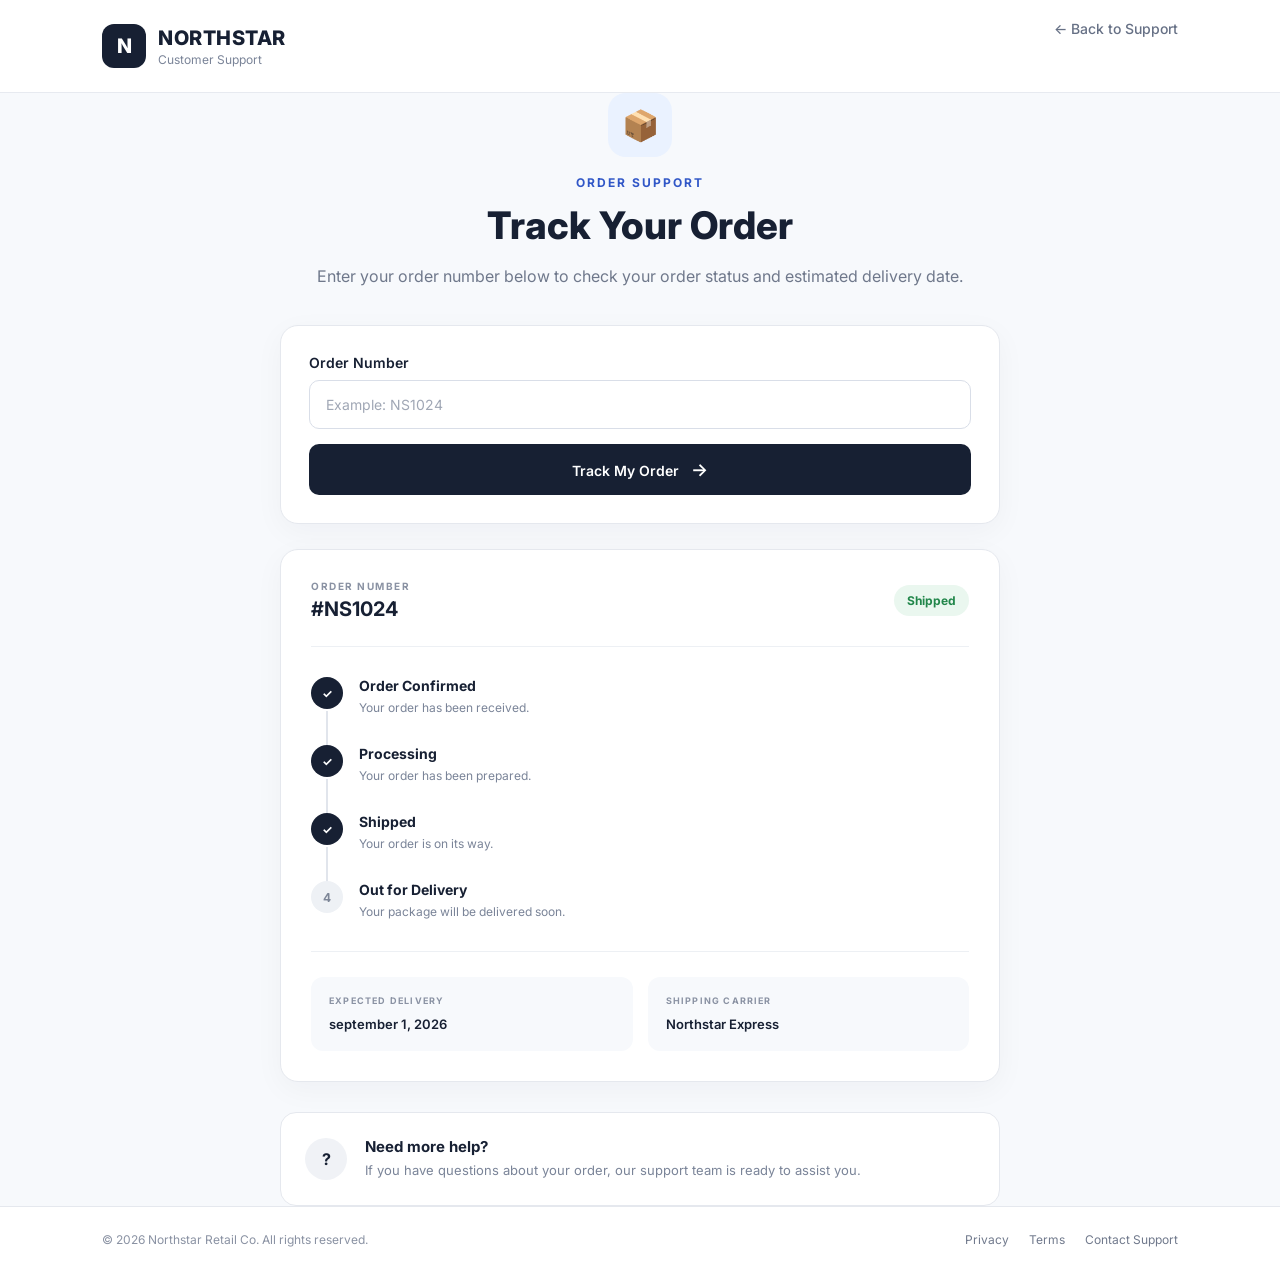
==== order-status.html @ 57ac46f2 "build support frontend pages - enables customers to track orders and manage returns" ====
<!DOCTYPE html>
<html lang="en">

<head>
    <meta charset="UTF-8">

    <meta name="viewport" content="width=device-width, initial-scale=1.0">

    <title>Track Your Order | Northstar</title>

    <!-- Google Font -->
    <link rel="preconnect" href="https://fonts.googleapis.com">
    <link rel="preconnect" href="https://fonts.gstatic.com" crossorigin>

    <link
        href="https://fonts.googleapis.com/css2?family=Inter:wght@400;500;600;700;800&display=swap"
        rel="stylesheet"
    >
    <link rel="stylesheet" href="style.css">
</head>


<body>


    <!--  HEADER -->

    <header class="header">

        <div class="logo">

            <div class="logo-icon">
                N
            </div>

            <div>
                <h1>Northstar</h1>

                <span>Customer Support</span>
            </div>



            <!-- Back Button -->

            <a href="index.html" class="back-link">
                ← Back to Support
            </a>
    

        </div>

    </header>



    <!--  MAIN 

    <main class="main">


       


        <!-- ORDER SECTION -->

        <section class="order-section">


            <div class="order-heading">

                <div class="page-icon">
                    📦
                </div>

                <p class="welcome">
                    ORDER SUPPORT
                </p>

                <h2>
                    Track Your Order
                </h2>

                <p class="hero-text">
                    Enter your order number below to check
                    your order status and estimated delivery date.
                </p>

            </div>



            <!--ORDER FORM-->

            <div class="order-form">

                <label for="orderNumber">
                    Order Number
                </label>

                <input
                    type="text"
                    id="orderNumber"
                    name="orderNumber"
                    placeholder="Example: NS1024"
                >

                <button type="button" id="trackButton">
                    Track My Order
                    <span>→</span>
                </button>

            </div>



            <!-- ORDER RESULT  -->

            <div class="order-result">


                <div class="result-header">

                    <div>

                        <span class="result-label">
                            ORDER NUMBER
                        </span>

                        <h3>
                            #NS1024
                        </h3>

                    </div>


                    <span class="status-badge">
                        Shipped
                    </span>

                </div>



                <!-- Order Timeline -->

                <div class="order-timeline">


                    <!-- Step 1 -->

                    <div class="timeline-step completed">

                        <div class="timeline-circle">
                            ✓
                        </div>

                        <div>
                            <h4>
                                Order Confirmed
                            </h4>

                            <p>
                                Your order has been received.
                            </p>
                        </div>

                    </div>



                    <!-- Step 2 -->

                    <div class="timeline-step completed">

                        <div class="timeline-circle">
                            ✓
                        </div>

                        <div>
                            <h4>
                                Processing
                            </h4>

                            <p>
                                Your order has been prepared.
                            </p>
                        </div>

                    </div>



                    <!-- Step 3 -->

                    <div class="timeline-step completed">

                        <div class="timeline-circle">
                            ✓
                        </div>

                        <div>
                            <h4>
                                Shipped
                            </h4>

                            <p>
                                Your order is on its way.
                            </p>
                        </div>

                    </div>



                    <!-- Step 4 -->

                    <div class="timeline-step">

                        <div class="timeline-circle">
                            4
                        </div>

                        <div>
                            <h4>
                                Out for Delivery
                            </h4>

                            <p>
                                Your package will be delivered soon.
                            </p>
                        </div>

                    </div>


                </div>



                <!-- Delivery Information -->

                <div class="delivery-info">


                    <div>

                        <span>
                            EXPECTED DELIVERY
                        </span>

                        <strong>
                            september 1, 2026
                        </strong>

                    </div>


                    <div>

                        <span>
                            SHIPPING CARRIER
                        </span>

                        <strong>
                            Northstar Express
                        </strong>

                    </div>


                </div>


            </div>



            <!-- Help -->

            <div class="extra-help">

                <div class="help-icon">
                    ?
                </div>

                <div>

                    <h3>
                        Need more help?
                    </h3>

                    <p>
                        If you have questions about your order,
                        our support team is ready to assist you.
                    </p>

                </div>

            </div>


        </section>

    </main>



    <!-- FOOTER -->

    <footer class="footer">

        <p>
            © 2026 Northstar Retail Co. All rights reserved.
        </p>

        <div class="footer-links">

            <a href="#">
                Privacy
            </a>

            <a href="#">
                Terms
            </a>

            <a href="#">
                Contact Support
            </a>

        </div>

    </footer>


</body>

</html>
---- style.css ----
/* ==================================================
   GENERAL SETTINGS
================================================== */

* {
    margin: 0;
    padding: 0;
    box-sizing: border-box;
}

body {
    font-family: "Inter", sans-serif;
    background: #f7f9fc;
    color: #172033;
    min-height: 100vh;
}


/* ==================================================
   HEADER
================================================== */

.header {
    background: #ffffff;
    border-bottom: 1px solid #e7eaf0;
    padding: 20px 8%;
    
}

.logo {
    display: flex;
    align-items: center;
    gap: 12px;
    justify-content: space-betw÷een;
    align-items: center;
}

.logo-icon {
    width: 44px;
    height: 44px;

    display: flex;
    align-items: center;
    justify-content: center;

    background: #172033;
    color: #ffffff;

    border-radius: 12px;

    font-size: 20px;
    font-weight: 800;
}

.logo h1 {
    font-size: 20px;
    font-weight: 800;
    text-transform: uppercase;
    letter-spacing: 0.5px;
}

.logo span {
    display: block;
    color: #7a8498;
    font-size: 12px;
    margin-top: 2px;
}


/* ==================================================
   MAIN
================================================== */

.main {
    max-width: 1100px;
    margin: auto;
    padding: 70px 30px;
}


/* ==================================================
   HERO SECTION
================================================== */

.hero {
    text-align: center;
    max-width: 700px;
    margin: 0 auto 55px;
}

.hero-icon {
    width: 55px;
    height: 55px;

    display: flex;
    align-items: center;
    justify-content: center;

    margin: 0 auto 20px;

    background: #e9eefc;
    color: #3157c7;

    border-radius: 50%;

    font-size: 24px;
}

.welcome {
    color: #3157c7;
    font-size: 12px;
    font-weight: 700;

    letter-spacing: 2px;

    margin-bottom: 12px;
}

.hero h2 {
    font-size: 42px;
    line-height: 1.2;

    margin-bottom: 18px;

    font-weight: 800;
}

.hero-text {
    color: #6f788b;
    font-size: 16px;
    line-height: 1.7;
}


/* ==================================================
   SUPPORT CARDS
================================================== */

.support-options {
    display: grid;

    grid-template-columns: repeat(2, 1fr);

    gap: 25px;
}


.support-card {
    background: #ffffff;

    border: 1px solid #e5e8ee;

    border-radius: 20px;

    padding: 32px;

    display: flex;
    gap: 22px;

    transition: 0.3s ease;

    box-shadow: 0 8px 30px rgba(23, 32, 51, 0.04);
}


.support-card:hover {
    transform: translateY(-5px);

    box-shadow: 0 15px 40px rgba(23, 32, 51, 0.09);
}


/* ==================================================
   CARD ICONS
================================================== */

.card-icon {
    min-width: 58px;
    width: 58px;
    height: 58px;

    display: flex;
    align-items: center;
    justify-content: center;

    border-radius: 15px;

    font-size: 26px;
}

.order-icon {
    background: #eaf2ff;
}

.return-icon {
    background: #eef9f1;
}


/* ==================================================
   CARD CONTENT
================================================== */

.card-content h3 {
    font-size: 20px;

    margin-bottom: 10px;

    font-weight: 700;
}

.card-content p {
    color: #737d90;

    font-size: 14px;

    line-height: 1.7;

    margin-bottom: 22px;
}


/* ==================================================
   CARD BUTTON
================================================== */

.card-button {
    display: inline-flex;

    align-items: center;

    gap: 10px;

    background: #172033;

    color: #ffffff;

    text-decoration: none;

    padding: 12px 18px;

    border-radius: 10px;

    font-size: 13px;

    font-weight: 600;

    transition: 0.3s ease;
}


.card-button:hover {
    background: #3157c7;
}


.card-button span {
    font-size: 18px;
}


/* ==================================================
   EXTRA HELP SECTION
================================================== */

.extra-help {
    margin-top: 30px;

    background: #ffffff;

    border: 1px solid #e5e8ee;

    border-radius: 16px;

    padding: 24px;

    display: flex;

    align-items: center;

    gap: 18px;
}

.help-icon {
    width: 42px;
    height: 42px;

    display: flex;
    align-items: center;
    justify-content: center;

    border-radius: 50%;

    background: #f0f2f6;

    color: #172033;

    font-weight: 700;
}

.extra-help h3 {
    font-size: 15px;

    margin-bottom: 5px;
}

.extra-help p {
    color: #7a8498;

    font-size: 13px;

    line-height: 1.5;
}


/* ==================================================
   FOOTER
================================================== */

.footer {
    border-top: 1px solid #e5e8ee;

    background: #ffffff;

    padding: 25px 8%;

    display: flex;

    justify-content: space-between;

    align-items: center;

    color: #8a92a3;

    font-size: 12px;
}

.footer-links {
    display: flex;

    gap: 20px;
}

.footer-links a {
    color: #70798c;

    text-decoration: none;
}

.footer-links a:hover {
    color: #3157c7;
}


/* ==================================================
   MOBILE RESPONSIVENESS
================================================== */

@media (max-width: 750px) {

    .main {
        padding: 50px 20px;
    }

    .hero h2 {
        font-size: 32px;
    }

    .support-options {
        grid-template-columns: 1fr;
    }

    .support-card {
        padding: 25px;
    }

    .footer {
        flex-direction: column;

        gap: 15px;

        text-align: center;
    }

}


@media (max-width: 450px) {

    .hero h2 {
        font-size: 27px;
    }

    .support-card {
        flex-direction: column;
    }

    .card-icon {
        width: 52px;
        min-width: 52px;
        height: 52px;
    }

}




/* ==================================================
   ORDER STATUS PAGE
================================================== */

.back-link {
    display: inline-block;

    margin-bottom: 35px;

    color: #667085;

    text-decoration: none;

    font-size: 14px;

    font-weight: 500;

    transition: 0.3s ease;
    margin-left: auto;
}

.back-link:hover {
    color: #3157c7;
}


/* ==================================================
   ORDER SECTION
================================================== */

.order-section {
    max-width: 720px;

    margin: 0 auto;
}


.order-heading {
    text-align: center;

    margin-bottom: 35px;
}


.page-icon {
    width: 64px;
    height: 64px;

    display: flex;
    align-items: center;
    justify-content: center;

    margin: 0 auto 18px;

    background: #eaf2ff;

    border-radius: 18px;

    font-size: 30px;
}


.order-heading h2 {
    font-size: 38px;

    font-weight: 800;

    margin-bottom: 15px;
}


/* ==================================================
   ORDER FORM
================================================== */

.order-form {
    background: #ffffff;

    border: 1px solid #e5e8ee;

    border-radius: 18px;

    padding: 28px;

    margin-bottom: 25px;

    box-shadow: 0 8px 30px rgba(23, 32, 51, 0.04);
}


.order-form label {
    display: block;

    font-size: 14px;

    font-weight: 600;

    margin-bottom: 9px;
}


.order-form input {
    width: 100%;

    padding: 15px 16px;

    border: 1px solid #d9dee8;

    border-radius: 10px;

    outline: none;

    font-family: inherit;

    font-size: 14px;

    color: #172033;

    margin-bottom: 15px;

    transition: 0.3s ease;
}


.order-form input:focus {
    border-color: #3157c7;

    box-shadow: 0 0 0 3px rgba(49, 87, 199, 0.1);
}


.order-form input::placeholder {
    color: #a0a7b5;
}


/* ==================================================
   TRACK BUTTON
================================================== */

.order-form button {
    width: 100%;

    border: none;

    background: #172033;

    color: #ffffff;

    padding: 15px;

    border-radius: 10px;

    font-family: inherit;

    font-size: 14px;

    font-weight: 600;

    cursor: pointer;

    transition: 0.3s ease;
}


.order-form button:hover {
    background: #3157c7;
}


.order-form button span {
    margin-left: 8px;

    font-size: 18px;
}


/* ==================================================
   ORDER RESULT
================================================== */

.order-result {
    background: #ffffff;

    border: 1px solid #e5e8ee;

    border-radius: 18px;

    padding: 30px;

    margin-bottom: 25px;

    box-shadow: 0 8px 30px rgba(23, 32, 51, 0.04);
}


/* ==================================================
   RESULT HEADER
================================================== */

.result-header {
    display: flex;

    justify-content: space-between;

    align-items: center;

    padding-bottom: 25px;

    border-bottom: 1px solid #edf0f4;

    margin-bottom: 30px;
}


.result-label {
    display: block;

    color: #8a92a3;

    font-size: 10px;

    font-weight: 700;

    letter-spacing: 1.5px;

    margin-bottom: 5px;
}


.result-header h3 {
    font-size: 20px;

    font-weight: 700;
}


.status-badge {
    background: #eaf7ef;

    color: #21864a;

    padding: 8px 13px;

    border-radius: 20px;

    font-size: 12px;

    font-weight: 700;
}


/* ==================================================
   ORDER TIMELINE
================================================== */

.order-timeline {
    display: flex;

    flex-direction: column;

    gap: 0;
}


.timeline-step {
    display: flex;

    gap: 16px;

    position: relative;

    padding-bottom: 28px;
}


.timeline-step:last-child {
    padding-bottom: 0;
}


.timeline-step:not(:last-child)::after {
    content: "";

    position: absolute;

    left: 15px;

    top: 34px;

    width: 2px;

    height: calc(100% - 20px);

    background: #e1e5ec;
}


.timeline-circle {
    min-width: 32px;

    width: 32px;

    height: 32px;

    display: flex;

    align-items: center;

    justify-content: center;

    background: #eef1f5;

    color: #7d8697;

    border-radius: 50%;

    font-size: 12px;

    font-weight: 700;

    position: relative;

    z-index: 2;
}


.timeline-step.completed .timeline-circle {
    background: #172033;

    color: #ffffff;
}


.timeline-step h4 {
    font-size: 14px;

    margin-bottom: 5px;

    font-weight: 700;
}


.timeline-step p {
    color: #7a8498;

    font-size: 12px;

    line-height: 1.5;
}


/* ==================================================
   DELIVERY INFORMATION
================================================== */

.delivery-info {
    display: grid;

    grid-template-columns: 1fr 1fr;

    gap: 15px;

    margin-top: 30px;

    padding-top: 25px;

    border-top: 1px solid #edf0f4;
}


.delivery-info div {
    background: #f7f9fc;

    padding: 18px;

    border-radius: 12px;
}


.delivery-info span {
    display: block;

    color: #8a92a3;

    font-size: 9px;

    font-weight: 700;

    letter-spacing: 1.2px;

    margin-bottom: 7px;
}


.delivery-info strong {
    font-size: 13px;

    font-weight: 600;
}


/* ==================================================
   ORDER PAGE MOBILE
================================================== */

@media (max-width: 600px) {

    .order-heading h2 {
        font-size: 30px;
    }


    .order-form,
    .order-result {
        padding: 22px;
    }


    .result-header {
        align-items: flex-start;

        gap: 15px;
    }


    .delivery-info {
        grid-template-columns: 1fr;
    }

}





/* ==================================================
   RETURNS & REFUNDS PAGE
================================================== */

.returns-section {
    max-width: 800px;

    margin: 0 auto;
}


.returns-heading {
    text-align: center;

    margin-bottom: 40px;
}


.return-page-icon {
    width: 64px;
    height: 64px;

    display: flex;

    align-items: center;
    justify-content: center;

    margin: 0 auto 18px;

    background: #eef9f1;

    border-radius: 18px;

    font-size: 30px;
}


.returns-heading h2 {
    font-size: 38px;

    font-weight: 800;

    margin-bottom: 15px;
}


/* ==================================================
   RETURN OPTIONS
================================================== */

.return-options {
    display: grid;

    grid-template-columns: repeat(2, 1fr);

    gap: 20px;

    margin-bottom: 25px;
}


.return-option-card {
    background: #ffffff;

    border: 1px solid #e5e8ee;

    border-radius: 18px;

    padding: 25px;

    display: flex;

    gap: 18px;

    box-shadow: 0 8px 30px rgba(23, 32, 51, 0.04);

    transition: 0.3s ease;
}


.return-option-card:hover {
    transform: translateY(-4px);

    box-shadow: 0 15px 40px rgba(23, 32, 51, 0.08);
}


.return-option-icon {
    min-width: 48px;

    width: 48px;

    height: 48px;

    display: flex;

    align-items: center;

    justify-content: center;

    background: #eef9f1;

    color: #21864a;

    border-radius: 12px;

    font-size: 22px;

    font-weight: 700;
}


.refund-icon {
    background: #eaf2ff;

    color: #3157c7;
}


.return-option-card h3 {
    font-size: 17px;

    margin-bottom: 8px;
}


.return-option-card p {
    color: #737d90;

    font-size: 13px;

    line-height: 1.6;

    margin-bottom: 18px;
}


/* ==================================================
   RETURN BUTTON
================================================== */

.return-button {
    border: none;

    background: #172033;

    color: #ffffff;

    padding: 11px 15px;

    border-radius: 9px;

    font-family: inherit;

    font-size: 12px;

    font-weight: 600;

    cursor: pointer;

    transition: 0.3s ease;
}


.return-button:hover {
    background: #3157c7;
}


.return-button span {
    margin-left: 6px;

    font-size: 16px;
}


/* ==================================================
   RETURN / REFUND FORM
================================================== */

.return-form-container {
    display: none;

    background: #ffffff;

    border: 1px solid #e5e8ee;

    border-radius: 18px;

    padding: 28px;

    margin-bottom: 25px;

    box-shadow: 0 8px 30px rgba(23, 32, 51, 0.04);
}


.form-title {
    display: flex;

    align-items: center;

    gap: 14px;

    margin-bottom: 25px;
}


.small-icon {
    min-width: 42px;

    width: 42px;

    height: 42px;

    display: flex;

    align-items: center;

    justify-content: center;

    background: #eef9f1;

    color: #21864a;

    border-radius: 10px;

    font-size: 20px;

    font-weight: 700;
}


.form-title h3 {
    font-size: 17px;

    margin-bottom: 4px;
}


.form-title p {
    color: #7a8498;

    font-size: 12px;
}


.return-form-container label {
    display: block;

    font-size: 13px;

    font-weight: 600;

    margin-bottom: 8px;
}


.return-form-container input {
    width: 100%;

    padding: 14px 15px;

    border: 1px solid #d9dee8;

    border-radius: 9px;

    outline: none;

    font-family: inherit;

    font-size: 13px;

    margin-bottom: 14px;

    transition: 0.3s ease;
}


.return-form-container input:focus {
    border-color: #3157c7;

    box-shadow: 0 0 0 3px rgba(49, 87, 199, 0.1);
}


.form-submit-button {
    width: 100%;

    border: none;

    background: #172033;

    color: #ffffff;

    padding: 14px;

    border-radius: 9px;

    font-family: inherit;

    font-size: 13px;

    font-weight: 600;

    cursor: pointer;

    transition: 0.3s ease;
}


.form-submit-button:hover {
    background: #3157c7;
}


/* ==================================================
   FORM MESSAGES
================================================== */

.form-message {
    margin-top: 15px;

    font-size: 13px;

    line-height: 1.6;
}


.error-message {
    color: #c0392b;
}


.success-message {
    color: #21864a;

    background: #eef9f1;

    border-radius: 9px;

    padding: 12px;
}


/* ==================================================
   RETURN POLICY
================================================== */

.return-policy {
    background: #ffffff;

    border: 1px solid #e5e8ee;

    border-radius: 16px;

    padding: 22px;

    display: flex;

    align-items: flex-start;

    gap: 15px;
}


.policy-icon {
    min-width: 38px;

    width: 38px;

    height: 38px;

    display: flex;

    align-items: center;

    justify-content: center;

    background: #eaf7ef;

    color: #21864a;

    border-radius: 50%;

    font-weight: 700;
}


.return-policy h3 {
    font-size: 14px;

    margin-bottom: 6px;
}


.return-policy p {
    color: #7a8498;

    font-size: 12px;

    line-height: 1.6;
}


/* ==================================================
   RETURNS MOBILE
================================================== */

@media (max-width: 650px) {

    .returns-heading h2 {
        font-size: 30px;
    }


    .return-options {
        grid-template-columns: 1fr;
    }


    .return-option-card {
        padding: 22px;
    }


    .return-form-container {
        padding: 22px;
    }

}
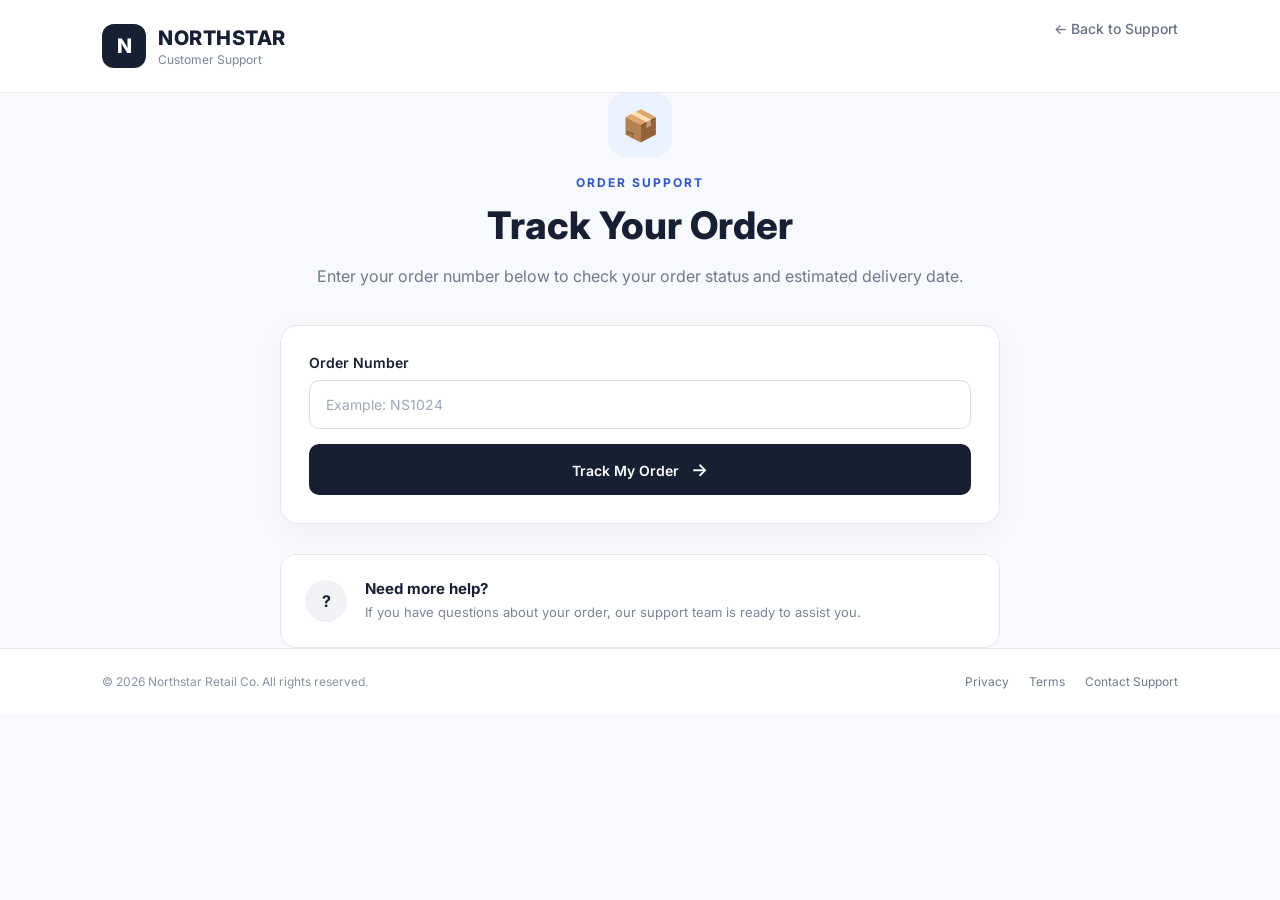
==== commit b9379d83: "fix: repair order status button - lets customers access order tracking" ====
--- a/order-status.html
+++ b/order-status.html
@@ -333,6 +333,7 @@
 
     </footer>
 
+    <script src="script.js"></script>
 
 </body>
 
